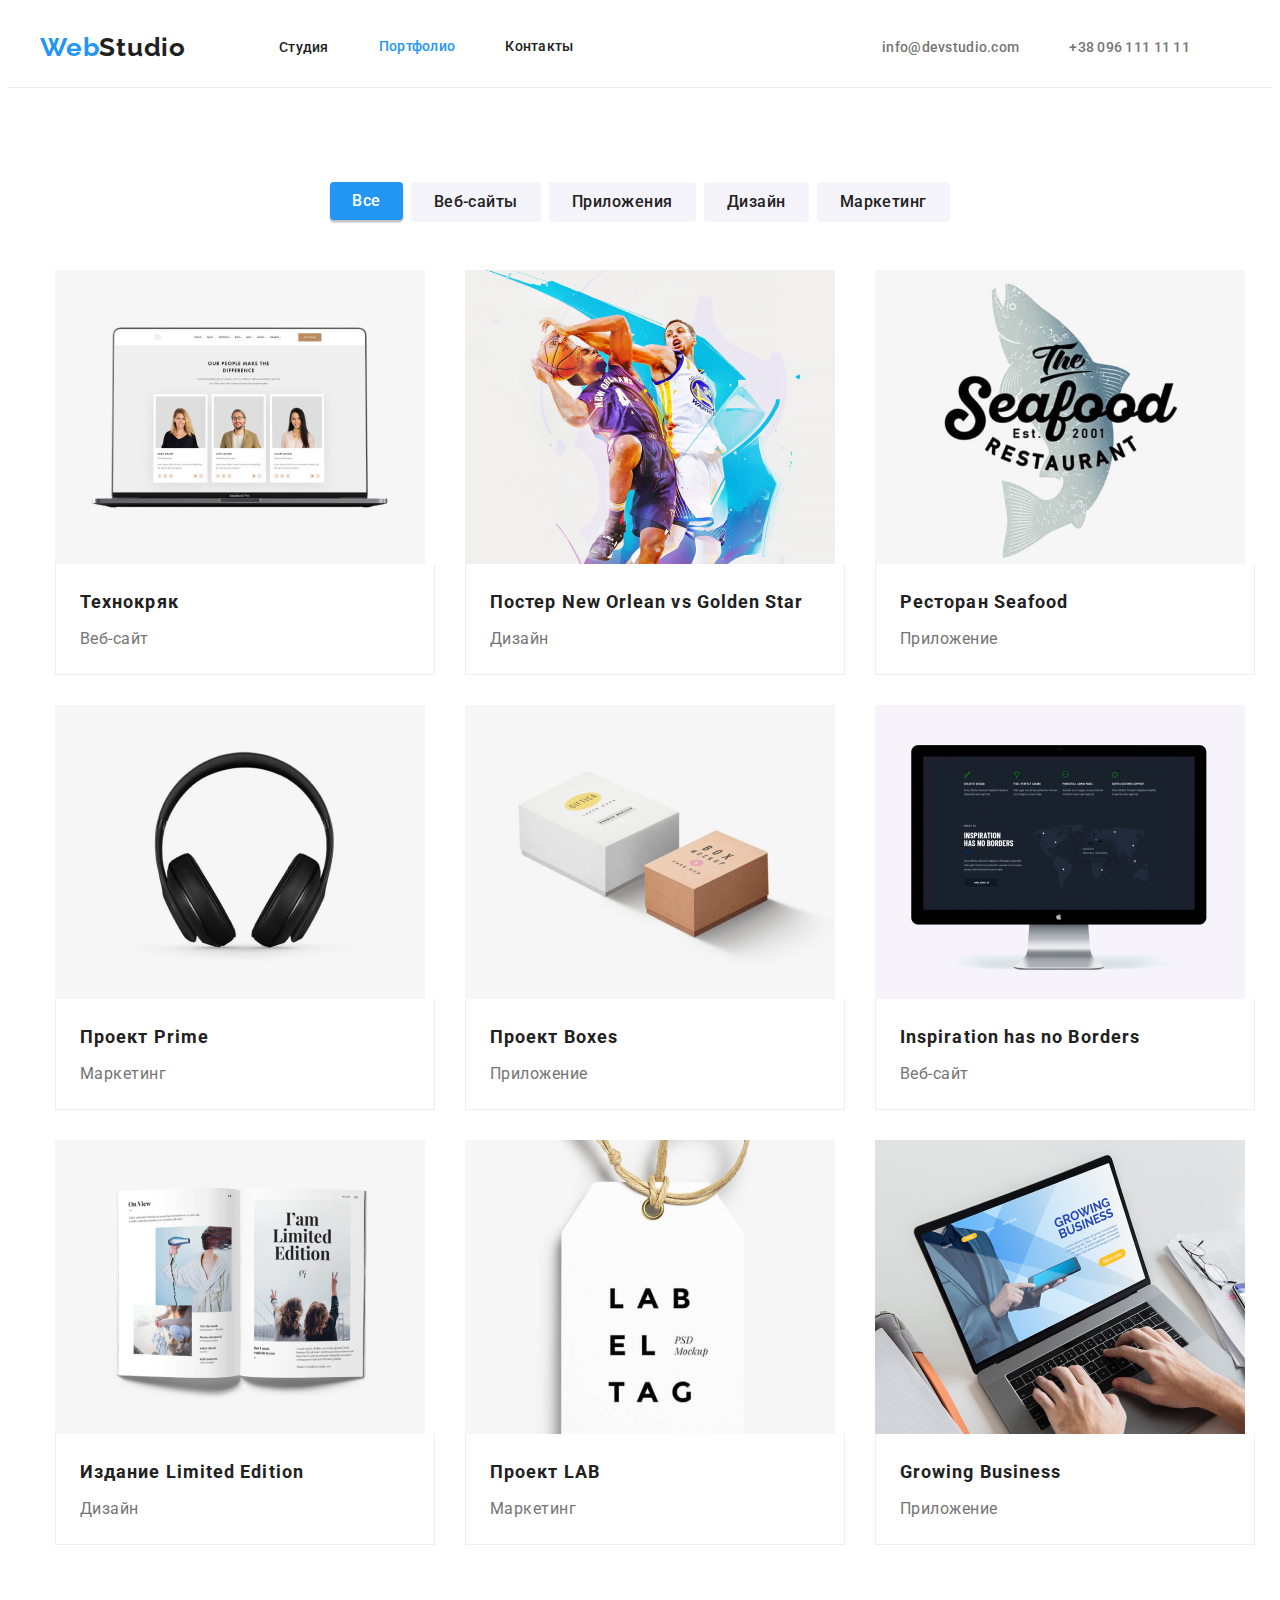
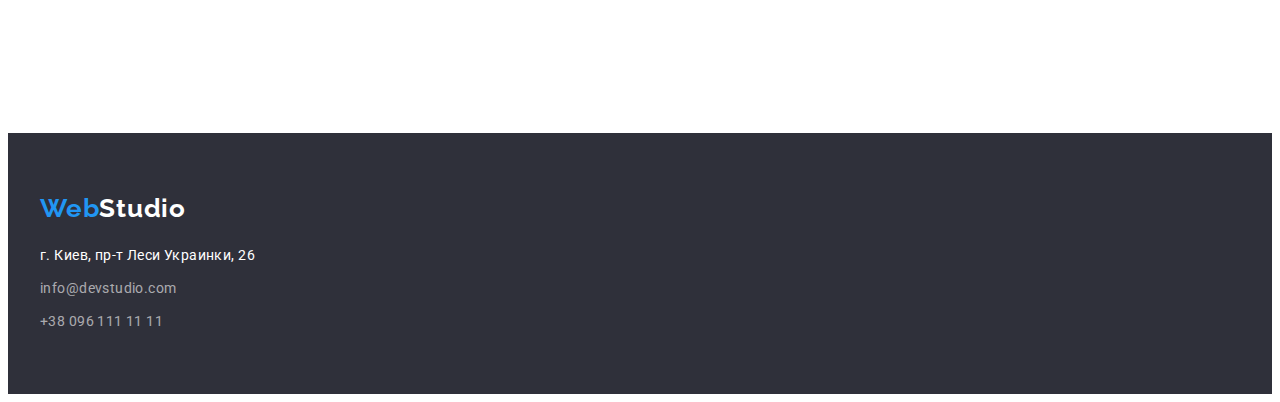
==== portfolio.html @ 9726536d "Initial commit" ====
<!DOCTYPE html>
<html lang="ru">
<head>
  <meta charset="UTF-8">
  <meta http-equiv="X-UA-Compatible" content="IE=edge">
  <meta name="viewport" content="width=device-width, initial-scale=1.0">
  <link rel="preconnect" href="https://fonts.googleapis.com">
  <link rel="preconnect" href="https://fonts.gstatic.com" crossorigin>

  <link rel="stylesheet" href="https://cdnjs.cloudflare.com/ajax/libs/modern-normalize/1.1.0/modern-normalize.min.css" integrity="sha512-wpPYUAdjBVSE4KJnH1VR1HeZfpl1ub8YT/NKx4PuQ5NmX2tKuGu6U/JRp5y+Y8XG2tV+wKQpNHVUX03MfMFn9Q==" crossorigin="anonymous" referrerpolicy="no-referrer" />


  <link href="https://fonts.googleapis.com/css2?family=Inter&family=Raleway:wght@700&family=Roboto:wght@400;500;700;900&display=swap" rel="stylesheet">
  <link rel="stylesheet" href="./css/style.css">
  <title>Document</title>
</head>
<body>
<!--******************************HEADER******************************-->
  <header class="header">
    <div class="container">
    <nav class="header-nav">
<a class="logo-header" href="" lang="en">Web<span class="logo-accent1">Studio</span></a>
    <ul class="header-navigation">
      <li class="header-list">
      <a href="./index.html" class="header-studio">Студия</a>
    </li>
        <li class="header-list">
        <a href="./portfolio.html" class="header-portfolio accent-potfolio">Портфолио</a>
      </li>
        <li class="header-list">
        <a href="#" class="header-contacts">Контакты</a>
        </li>
    </ul>
  </nav>
    <ul class="header-navigation">
        <li class="header-item"> 
          <a href="mailto:info@devstudio.com" class="header-email">info@devstudio.com</a>
          </li>
        <li class="header-item"> 
          <a href="tel:+380961111111" class="header-tel">+38 096 111 11 11</a>
           </li>
      </ul>
    </div>
  </header>
  <!--********************************HERO-BUTTON****************************-->
<main>
    <section class="section-portfolio">
      <div class="container">
       <h1 class="visually-hidden"> Портфолио</h1>
       <ul class="hero-button-activity">
         <li class="button-item">
        <button type="button" class="hero-btn-all">Все </button>
        </li>
        <li class="button-item">
        <button type="button" class="hero-btn">Веб-сайты</button>
      </li>
      <li class="button-item">
        <button type="button" class="hero-btn">Приложения</button>
      </li>
      <li class="button-item">
        <button type="button" class="hero-btn">Дизайн</button>
      </li>
      <li class="button-item">
        <button type="button" class="hero-btn">Маркетинг</button>
      </li> 
      </ul>
      <!--****************************GALLERY********************************-->
      <div class="div-gallery">
        <!-- <div class="gallery-container"> -->
      <ul class="gallery-list list">
        <li class="gallery-cards">
          <img src="./images/veb-site.jpg" alt="Веб сайт" width="370"/>
          <div class="card-content">
          <h2 class="gallery-subtitle">Технокряк</h2>
          <p class="gallery-items"> Веб-сайт</p>
        </div>
        </li>
        <li class="gallery-cards">
          <img src="./images/Poster.jpg" alt="Poster" width="370"/>
          <div class="card-content">
          <h2 class="gallery-subtitle">Постер New Orlean vs Golden Star</h2>
          <p class="gallery-items">Дизайн</p>
        </div>
        </li>
        <li class="gallery-cards">
          <img src="./images/Restoran.jpg" alt="Restoran" width="370"/>
          <div class="card-content">
          <h2 class="gallery-subtitle">Ресторан Seafood</h2>
          <p class="gallery-items">Приложение</p>
        </div>
        </li>
        <li class="gallery-cards">
          <img src="./images/headphone.jpg" alt="headphone" width="370"/>
          <div class="card-content">
          <h2 class="gallery-subtitle">Проект Prime</h2>
          <p class="gallery-items">Маркетинг</p>
        </li>
        <li class="gallery-cards">
          <img src="./images/boxes.jpg" alt="boxes" width="370"/>
          <div class="card-content">
          <h2 class="gallery-subtitle">Проект Boxes</h2>
          <p class="gallery-items">Приложение</p>
        </div>
        </li>
        <li class="gallery-cards">
          <img src="./images/tv.jpg" alt="tv" width="370"/>
          <div class="card-content">
          <h2 class="gallery-subtitle">Inspiration has no Borders</h2>
          <p class="gallery-items">Веб-сайт</p>
        </div>
        </li>
        <li class="gallery-cards">
          <img src="./images/book.jpg" alt="book" width="370"/>
          <div class="card-content">
          <h2 class="gallery-subtitle">Издание Limited Edition</h2>
          <p class="gallery-items">Дизайн</p>
        </div>
        </li>
        <li class="gallery-cards">
          <img src="./images/label.jpg" alt="label" width="370"/>
          <div class="card-content">
          <h2 class="gallery-subtitle">Проект LAB</h2>
          <p class="gallery-items">Маркетинг </p>
        </div>
        </li>
        <li class="gallery-cards">
          <img src="./images/laptop.jpg" alt="laptop" width="370"/>
          <div class="card-content">
          <h2 class="gallery-subtitle">Growing Business</h2>
          <p class="gallery-items">Приложение </p>
        </div>
        </div>
        </li>
      </ul>
    </div>
  </div>
      </section>
</main>
<!--*****************************************FOOTER*****************************************-->
<footer class="footer">
  <div class="container">
 <a class="logo-footer" href="" lang="en">Web<span class="logo-accent">Studio</span></a>
  <address>
    <ul>
      <li class="footer-adress-item">
        <a href="https://goo.gl/maps/F5V13fuqeyAYctKy8" target="_blank" rel="noreferrer noopener" class="footer-adress">
          г. Киев, пр-т Леси Украинки, 26
        </a>
        </li>
        <li class="footer-adress-item"> 
          <a href="mailto:info@devstudio.com" class="footer-email">info@devstudio.com</a>
          </li>
          <li class="footer-adress-item"> 
            <a href="tel:+380961111111" class="footer-tel">+38 096 111 11 11</a>
             </li>
    </ul>
  </address>
</div>
</footer>
  </body>
  </html>
---- css/style.css ----
:root {
    --brand-color: #212121;
    --brand-blue-color: #2196F3;
    --brand-white-color: #ffffff;
    --brand-grey-color: #757575;
    --section-padding-size: 94px; 
}

p, h1, h2, h3, h4, h5, h6 {
    margin: 0;
}

ul {
    margin: 0;
    padding-left: 0;
    list-style: none;
}

img {
display: block;
max-width: 100%; 
height: auto;
}


body {
    font-family: 'Roboto', sans-serif;
    background-color:var(--brand-white-color);
    color: var(--brand-color);
    font-size: 14px;
    letter-spacing: 0.03em;
}



.link {
    text-decoration: none;
    }

.container {
    width: 1200px;
    margin: 0 auto;
    padding-left: 15px;
    padding-right: 15px;
}



.visually-hidden {
    position: absolute;
    width: 1px;
    height: 1px;
    margin: -1px;
    border: 0;
    padding: 0;
    white-space: nowrap;
    clip-path: inset(100%);
    clip: rect(0 0 0 0);
    overflow: hidden;
    padding-bottom: 0px;
  }

/* ---------------------HEADER----------------------------- */

.header {
    padding-top: 24px;
    padding-bottom: 24px;
    border-bottom: 1px solid #ececec;
}

.logo-header {font-family: 'Raleway',sans-serif;
    font-weight: 700;
    font-size: 26px;
    line-height: 1.19;
    letter-spacing: 0.03em;
    text-decoration: none;
    color:var(--brand-blue-color);
    margin-right: 93px;
    display: flex;
}


.logo-accent1 {
    color: var(--brand-color);
}

.header-navigation {
    display: flex;
}


.header-list{
    display: flex;
  }
  
.header-list:not(:last-child) {
    margin-right: 50px;
  }

.header-nav {
    display: flex;
    align-items: center;
}

.header .container{
display: flex;
align-items: center;
}



.header-studio:hover {
    color:var(--brand-blue-color);
}
.header-studio:focus {
    color:var(--brand-blue-color);
}


.header-studio {
    font-family: 'Roboto';
font-style: normal;
font-weight: 500;
font-size: 14px;
line-height: 1.2;
letter-spacing: 0.02em;
color:var(--brand-color);
text-decoration: none;
/* margin-right: 50px; */
}

.accent-studio {
    color: var(--brand-blue-color);
}


.header-portfolio:hover {
    color:var(--brand-blue-color);
}
.header-portfolio:focus {
    color:var(--brand-blue-color);
}


.header-portfolio{
    font-family: 'Roboto';
    font-weight: 500;
    font-size: 14px;
    line-height: 1.14;
    letter-spacing: 0.02em;
    
    color: var(--brand-color); 
    text-decoration: none;
}

.accent-potfolio {
    color: var(--brand-blue-color);
}

.header-navigation {
    display: flex;
    justify-content:space-between;
    margin-left: auto;
}

.header-item{
    margin-right: 50px;
}




.header-contacts:hover {
    color:var(--brand-blue-color);
}
.header-contacts:focus {
    color:var(--brand-blue-color);
}

.header-contacts{
    font-family: 'Roboto';
    font-weight: 500;
    font-size: 14px;
    line-height: 1.14;
    letter-spacing: 0.02em;
    
    color: var(--brand-color); 
    text-decoration: none;
}


.header-email:hover {
    color:var(--brand-blue-color);
}
.header-email:focus {
    color:var(--brand-blue-color);
}

.header-email {
    font-family: 'Roboto';
    font-weight: 500;
    font-size: 14px;
    line-height: 1.14;
    letter-spacing: 0.02em;
    color:var(--brand-grey-color); 
    text-decoration: none;
}

.header-tel:hover {
    color:var(--brand-blue-color);
}
.header-tel:focus {
    color:var(--brand-blue-color);
}

.header-tel {
    font-family: 'Roboto';
    font-weight: 500;
    font-size: 14px;
    line-height: 1.14;
    letter-spacing: 0.02em;
    
    color:var(--brand-grey-color);
    text-decoration: none;
    
}

/* -------------------------------HERO----------------------------*/

.section-hero{
    background-color: #2F303A;
    /* width: 1200px; */
    padding-top: 200px;
    padding-bottom: 200px;
    text-align: center;
    letter-spacing: 0.06em;
    }



    .title-hero {
        font-family: 'Roboto';
        font-weight: 900;
        width: 696px;
        margin: 0 auto;
        font-size: 44px;
        line-height: 1.36;
        text-align: center;
        /* or 136% */
        text-transform: uppercase;
        letter-spacing: 0.06em;
        color:var(--brand-white-color);
        margin-bottom: 30px;
    }



    .btn-hero {
        font-family: 'Roboto';
    font-weight: 700;
    border-radius: 4px;
    border: none;
    padding-left: 32px;
    padding-right: 32px;
    padding-bottom: 10px;
    padding-top: 10px;
    font-size: 16px;
    line-height: 1.87;
    letter-spacing: 0.06em;
    cursor: pointer;
    color:var(--brand-white-color);
    background-color:var(--brand-blue-color);
    }
    
    .btn-hero:hover {
        background-color: #188CE8;
    }
    .btn-hero:focus {
        background-color: #188CE8;
    }


/* -----------------------------SKILLS-BENEFITS-------------------------------------- */


.benefits-section {
    padding-top: var(--section-padding-size);
    padding-bottom: var(--section-padding-size);
}



.container .benefits{
    display: flex;
    align-items: center;
    }


.benefits-list {
    display: flex;
}

.benefits-item {
    margin-right: 30px;
}

.benefits-item :last-child {
    margin-right: none;
}


.subtitle-text {
    font-family: 'Roboto';
    font-weight: 700;
    font-size: 14px;
    line-height: 1.14;
    letter-spacing: 0.03em;
    text-transform: uppercase; 
    color: var(--brand-color);
    margin-bottom: 10px;
}



.items-2 {
    font-family: 'Roboto';
    font-weight: 400;
    font-size: 14px;
    line-height: 1.71;
    /* or 171% */
    letter-spacing: 0.03em;
    color: #757575;
    /* display: flex;
    justify-content:space-between;  */
}



/* ------------------SPECIALIZATION-----------------------------*/

.specialization.section {
    padding-top: 0;
    padding-bottom: 94px;
}

.specialization-title {
    font-family: 'Roboto';
font-weight: 700;
font-size: 36px;
line-height: 1.16;
letter-spacing: 0.03em;
text-align: center;
margin-bottom: 50px;

color: var(--brand-color);
}

.specialization-list {
display: flex;
}

.specialization-item {
    margin-right: 30px;
  }

.specialization-item :last-child {
      margin-right: 0;
  }


/*---------------------------------TEAM------------------------------- */

.section-team {
    background-color: #F5F4FA;
    padding-top: 94px;
    padding-bottom: 94px;
}
    

.team-title {
    font-family: 'Roboto';
font-weight: 700;
font-size: 36px;
line-height: 1.16;
letter-spacing: 0.03em;
text-align: center;
margin-bottom: 50px;
color: var(--brand-color);
}


.team-list {
    display: flex;
}


.team-card {
    margin-left: 30px;
    text-align: center;
    box-shadow: 0px 1px 3px rgba(0, 0, 0, 0.12), 0px 1px 1px rgba(0, 0, 0, 0.14), 0px 2px 1px rgba(0, 0, 0, 0.2);
    border-radius: 0px 0px 4px 4px;
    background-color: var(--brand-white-color);
    /* outline: 2px solid tomato; */

}


.team-card :first-child {
    margin-left: 0;
}


.team-content {
    padding-top: 30px;
    padding-bottom: 30px;
  }


    .team-caption {
        font-family: 'Roboto';
        font-weight: 500;
        font-size: 16px;
        line-height: 1.19;
        /* identical to box height */
        
        letter-spacing: 0.03em;
        
        color:var(--brand-color);
        margin-bottom: 10px;
    }



    
.team-job {
    font-family: 'Roboto';
    font-weight: 400;
    font-size: 16px;
    line-height: 1.19;
    /* identical to box height */
    letter-spacing: 0.03em;
    
    color: #757575;
}


/* ---------------------------------FOOTER--------------------------- */
.footer {
    /* Footer bg */
background: #2F303A;
padding-top: 60px;
padding-bottom: 60px;
}


.footer-email:hover {
    color:var(--brand-blue-color);
}
.footer-email:focus {
    color:var(--brand-blue-color);
}

.footer-email {
    font-family: 'Roboto';
    font-weight: 400;
    font-size: 14px;
    line-height: 1.7;
    /* or 171% */

    letter-spacing: 0.03em;
    text-decoration: none; 
    list-style-type: none;

    color: rgba(255, 255, 255, 0.6);
}


.footer-tel:hover {
    color:var(--brand-blue-color);
}
.footer-tel:focus {
    color:var(--brand-blue-color);
}

.footer-tel {
    font-family: 'Roboto';
font-weight: 400;
font-size: 14px;
line-height: 1.7;
/* or 171% */

letter-spacing: 0.03em;
text-decoration: none;

color: rgba(255, 255, 255, 0.6);
}


.footer-adress:hover {
    color:var(--brand-blue-color);
}
.footer-adress:focus {
    color:var(--brand-blue-color);
}

.footer-adress {
    font-family: 'Roboto';
font-weight: 400;
font-size: 14px;
line-height: 1.7;
/* or 171% */

letter-spacing: 0.03em;
text-decoration: none;

color:var(--brand-white-color);
}



.logo-footer {font-family: 'Raleway',sans-serif;
    font-weight: 700;
    font-size: 26px;
    display: block;
    margin-bottom: 20px;
    line-height: 1.19;
    letter-spacing: 0.03em;
    text-decoration: none;
    color:var(--brand-blue-color);
}
    
    .logo-accent {color:var(--brand-white-color);
    }

    address {
        font-style: normal;
    }



    .footer-adress-item:not(:last-child) {
        margin-bottom: 9px;
      }





/* ----------PORTFOLIO---------------- */





/* --------------------------------------HERO-BUTTON-------------------- */

.section-portfolio {
padding-top: 94px;
padding-bottom: 94px;
}


.hero-button-activity{
    display: flex;
    justify-content:center;
    margin-bottom: 50px;
}


.button-item {
    height: 38px;
    left: 576px;
    top: 174px;
    
    background: #F5F4FA;
    border-radius: 4px;

text-align: center;
letter-spacing: 0.03em;
}

.button-item:nth-child(2,3,4,5) {
    width: 128px; 
}


.button-item:not(:last-child) {
    margin-right: 8px;
}


.hero-btn-all:hover {
    background-color: #188CE8;
}
.hero-btn-all:focus {
    background-color: #188CE8;
}

.hero-btn-all {
    font-family: 'Roboto';
    font-weight: 500;
    font-size: 16px;
    line-height: 1.6;
    /* margin-right: 30px; */
    text-align: center;
    letter-spacing: 0.03em;
    cursor: pointer;
    background-color:var(--brand-blue-color);
    border: none;

box-shadow: 0px 3px 1px rgba(0, 0, 0, 0.1), 0px 1px 2px rgba(0, 0, 0, 0.08), 0px 2px 2px rgba(0, 0, 0, 0.12);
border-radius: 4px;

    color:var(--brand-white-color);

    display: inline-block;
    padding: 6px 22px;
}



.hero-btn:hover {
    background-color: var(--brand-blue-color);
    color: var(--brand-white-color);
    }
    .hero-btn:focus {
    background-color: var(--brand-blue-color);
    color: var(--brand-white-color);
    }
    
    
    .hero-btn {
        font-family: 'Roboto';
        font-weight: 500;
        font-size: 16px;
        line-height: 1.6;
        /* margin-right: 30px; */
        text-align: center;
        letter-spacing: 0.03em;
        cursor: pointer;
        color: var(--brand-color);
        background-color: #F5F4FA;
        border: none;

        
    background: #F5F4FA;
    border-radius: 4px;

display: inline-block;
padding: 6px 22px;
border: 1px solid transparent;

    }




/* ------------------------------GALLERY---------------------------- */


.div-gallery {
    width: 1200px;
    margin: 0 auto;
    padding-left: 15px;
    padding-right: 15px;
    /* outline: 2px solid tomato; */
    margin-left: auto;
    margin-right: auto;

    padding-bottom: 94px; 
}


.gallery-list {
    display: flex;
    flex-wrap: wrap;
    margin-top: calc(-1 * 30px);
    margin-left: calc(-1 * 30px);
}

.gallery-cards {
    width: calc(100% / 3 - 30px);
    margin-left: 30px; 
    margin-top: 30px;
    /* background-color: tomato; */
}

.gallery-list .card-content {
    padding: 20px 24px;
    border: 1px solid #EEEEEE;
    border-top: none;
  } 

.gallery-subtitle {
    font-family: 'Roboto';
    font-weight: 700;
    font-size: 18px;
    line-height: 2;
    /* identical to box height, or 200% */
    
    letter-spacing: 0.06em;
    margin-bottom: 4px;
    color: var(--brand-color);
}

.gallery-items {
    font-family: 'Roboto';
    font-style: normal;
    font-weight: 400;
    font-size: 16px;
    line-height: 1.88;
    /* identical to box height, or 188% */
    
    letter-spacing: 0.03em;
    
    color: var(--brand-grey-color); 
}

/* --------------------------------------------------------------------- */
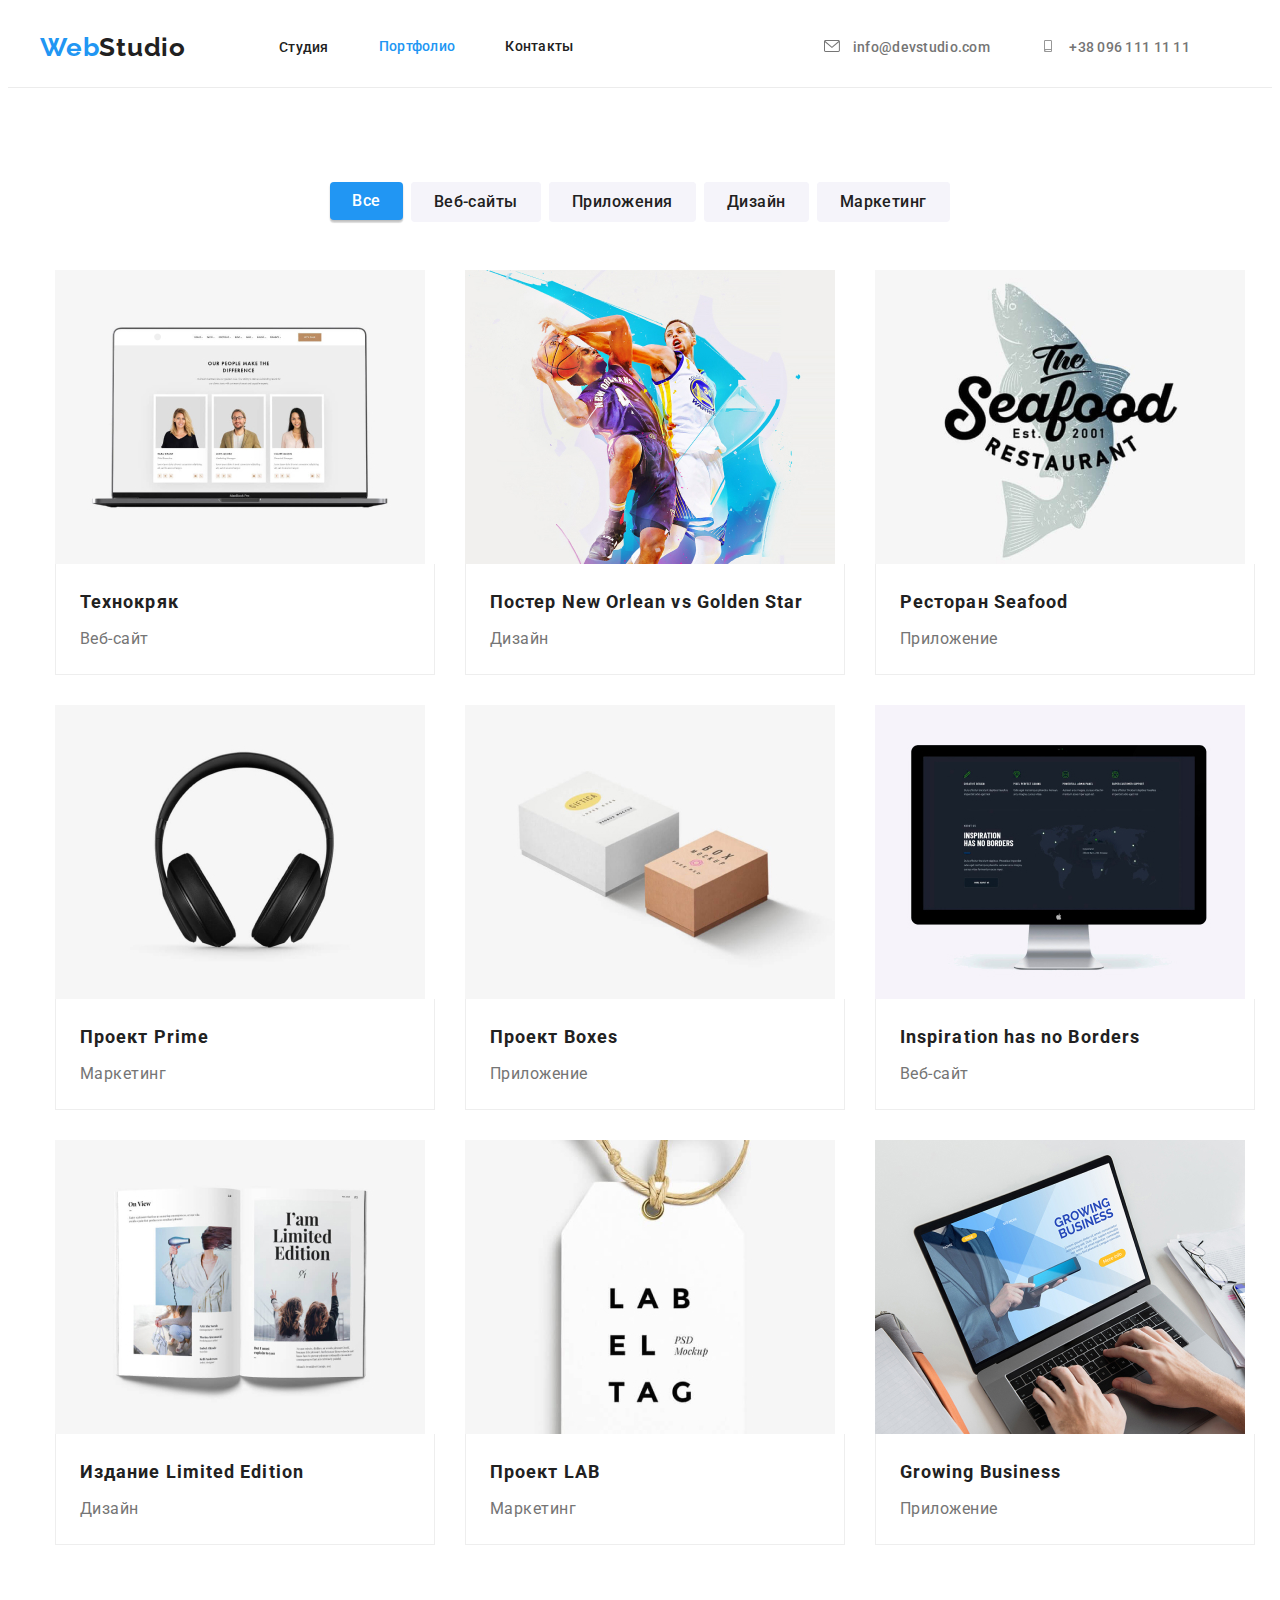
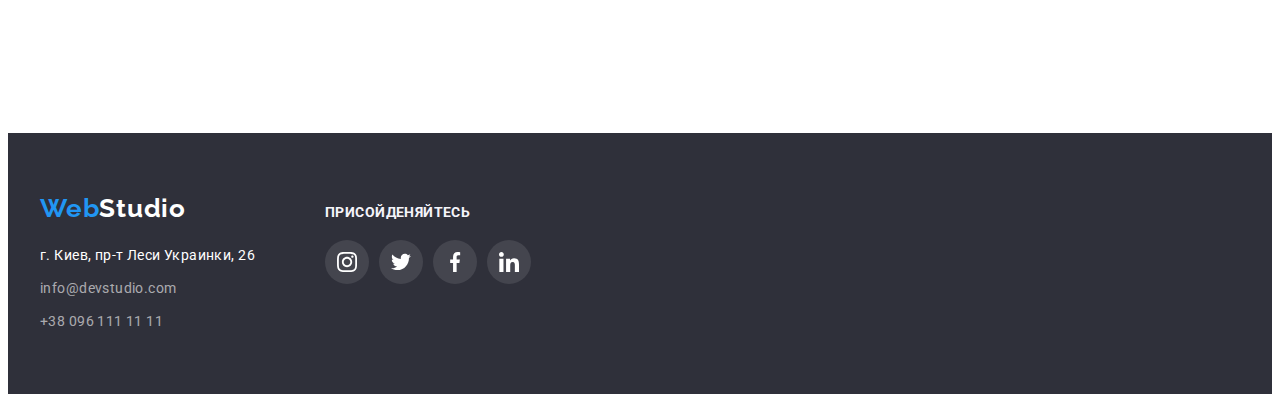
==== commit de7ac2de: "New commit" ====
--- a/portfolio.html
+++ b/portfolio.html
@@ -32,12 +32,26 @@
         </li>
     </ul>
   </nav>
-    <ul class="header-navigation">
+
+    <ul class="header-navigation"> 
         <li class="header-item"> 
-          <a href="mailto:info@devstudio.com" class="header-email">info@devstudio.com</a>
-          </li>
-        <li class="header-item"> 
-          <a href="tel:+380961111111" class="header-tel">+38 096 111 11 11</a>
+          <a href="mailto:info@devstudio.com" class="header-soc-link link header-email">
+            <svg width="16" height="12" class="header-soc-icon">
+              <use href="./images/icons.svg#icon-maile-hover-1"></use>
+            </svg>
+            info@devstudio.com
+        </li>
+      </a>
+
+
+          <li class="header-item"> 
+            <a href="tel:+380961111111" class="header-tel header-soc-link link"> 
+              <svg class="header-soc-icon" width="16" height="12">
+                <use href="./images/icons.svg#icon-smartphone-hover-1">
+                </use>
+              </svg>
+              +38 096 111 11 11
+            </a>
            </li>
       </ul>
     </div>
@@ -138,24 +152,62 @@
 </main>
 <!--*****************************************FOOTER*****************************************-->
 <footer class="footer">
-  <div class="container">
- <a class="logo-footer" href="" lang="en">Web<span class="logo-accent">Studio</span></a>
+  <div class="footer-container">
+   <div class="footer-contacts">
+  <a class="logo-footer" href="" lang="en">Web<span class="logo-accent">Studio</span></a>
   <address>
-    <ul>
-      <li class="footer-adress-item">
-        <a href="https://goo.gl/maps/F5V13fuqeyAYctKy8" target="_blank" rel="noreferrer noopener" class="footer-adress">
-          г. Киев, пр-т Леси Украинки, 26
-        </a>
-        </li>
-        <li class="footer-adress-item"> 
-          <a href="mailto:info@devstudio.com" class="footer-email">info@devstudio.com</a>
-          </li>
-          <li class="footer-adress-item"> 
-            <a href="tel:+380961111111" class="footer-tel">+38 096 111 11 11</a>
-             </li>
-    </ul>
-  </address>
-</div>
-</footer>
+     <ul>
+       <li class="footer-adress-item">
+         <a href="https://goo.gl/maps/F5V13fuqeyAYctKy8" target="_blank" rel="noreferrer noopener" class="footer-adress">
+           г. Киев, пр-т Леси Украинки, 26
+         </a>
+         </li>
+         <li class="footer-adress-item"> 
+           <a href="mailto:info@devstudio.com" class="footer-email">info@devstudio.com</a>
+           </li>
+           <li class="footer-adress-item"> 
+             <a href="tel:+380961111111" class="footer-tel">+38 096 111 11 11</a>
+              </li>
+     </ul>
+   </address>
+ </div>
+ 
+   <div class="footer-social-media">
+     <p class="footer-sm-title">
+       Присойденяйтесь 
+     </p>
+     <ul class="footer-sm-list">
+       <li class="footer-sm-item">
+         <a href="" class="footer-sm-link">
+           <svg class="footer-sm-icon" width="20" height="20">
+             <use href="./images/icons.svg#icon-instagram-footer"></use>
+           </svg>
+         </a>
+       </li>
+       <li class="footer-sm-item">
+         <a href="" class="footer-sm-link">
+           <svg class="footer-sm-icon" width="20" height="20">
+             <use href="./images/icons.svg#icon-twitter-footer"></use>
+           </svg>
+         </a>
+       </li>
+       <li class="footer-sm-item">
+         <a href="" class="footer-sm-link">
+           <svg class="footer-sm-icon" width="20" height="20">
+             <use href="./images/icons.svg#icon-facebook-footer"></use>
+           </svg>
+         </a>
+       </li>
+       <li class="footer-sm-item">
+         <a href="" class="footer-sm-link">
+           <svg class="footer-sm-icon" width="20" height="20">
+             <use href="./images/icons.svg#icon-linkedin-footer"></use>
+           </svg>
+         </a>
+       </li>
+     </ul>
+   </div>
+ 
+ </footer>
   </body>
   </html>--- a/css/style.css
+++ b/css/style.css
@@ -3,7 +3,8 @@
     --brand-blue-color: #2196F3;
     --brand-white-color: #ffffff;
     --brand-grey-color: #757575;
-    --section-padding-size: 94px; 
+    --section-padding-size: 94px;
+    --brand-bg-color: #F5F4FA;
 }
 
 p, h1, h2, h3, h4, h5, h6 {
@@ -39,9 +40,9 @@
 
 .container {
     width: 1200px;
-    margin: 0 auto;
     padding-left: 15px;
     padding-right: 15px;
+    margin: 0 auto;
 }
 
 
@@ -158,8 +159,7 @@
 }
 
 .header-navigation {
-    display: flex;
-    justify-content:space-between;
+    align-items: center;
     margin-left: auto;
 }
 
@@ -206,6 +206,8 @@
     text-decoration: none;
 }
 
+
+
 .header-tel:hover {
     color:var(--brand-blue-color);
 }
@@ -225,11 +227,37 @@
     
 }
 
+
+.header-soc-link {
+color: var(--brand-grey-color);
+align-items: center;
+}
+
+
+
+.header-soc-icon {
+    fill: currentColor;
+    justify-content: center;
+    margin-right: 10px;
+}
+
+
+.header-soc-link:hover, .header-soc-link:focus, .header-soc-icon .header-soc-icon{
+    color: var(--brand-blue-color);
+    outline: none;
+    }
+
 /* -------------------------------HERO----------------------------*/
 
 .section-hero{
     background-color: #2F303A;
-    /* width: 1200px; */
+    background-image: linear-gradient(rgba(47, 48, 58, 0.4), rgba(47, 48, 58, 0.4)), url(../images/hero-Img\ .jpg);
+    background-repeat: no-repeat;
+    background-position: center;
+    background-size: cover;
+    max-width: 1600px;
+    height: 600px;
+    margin: 0 auto;
     padding-top: 200px;
     padding-bottom: 200px;
     text-align: center;
@@ -302,10 +330,42 @@
 
 .benefits-item {
     margin-right: 30px;
-}
-
-.benefits-item :last-child {
-    margin-right: none;
+    min-width: 270px;
+}
+
+.benefits-item:last-child {
+    margin-right: 0;
+}
+
+
+
+.skills-icon-antenna::before {
+background-image: url(../images/antenna\ \(1\).svg);
+}
+
+.skills-icon-astronaut::before {
+    background-image: url(../images/astronaut\ \(1\).svg);
+}
+
+.skills-icon-clock::before {
+    background-image: url(../images/clock\ \(1\).svg);
+}
+
+.skills-icon-diagram::before {
+    background-image: url(../images/diagram\ \(1\).svg);
+}
+
+
+
+.benefits-item::before {
+    content: "";
+    display: block;
+    margin-bottom: 30px;
+    height: 120px;
+    background-color: var(--brand-bg-color);
+    border-radius: 4px;
+    background-repeat: no-repeat;
+    background-position: center;
 }
 
 
@@ -363,8 +423,8 @@
     margin-right: 30px;
   }
 
-.specialization-item :last-child {
-      margin-right: 0;
+.specialization-item:last-child {
+    margin-right: 0;
   }
 
 
@@ -374,6 +434,7 @@
     background-color: #F5F4FA;
     padding-top: 94px;
     padding-bottom: 94px;
+
 }
     
 
@@ -401,13 +462,13 @@
     border-radius: 0px 0px 4px 4px;
     background-color: var(--brand-white-color);
     /* outline: 2px solid tomato; */
-
-}
-
-
-.team-card :first-child {
+}
+
+
+.team-card:first-child {
     margin-left: 0;
 }
+
 
 
 .team-content {
@@ -439,18 +500,137 @@
     line-height: 1.19;
     /* identical to box height */
     letter-spacing: 0.03em;
-    
+    margin-bottom: 10px;
     color: #757575;
+}
+
+.team-soc-item {
+    width: 44px;
+    height: 44px;
+    margin-left: 10px;
+}
+
+.team-soc-list {
+    display: flex;
+    justify-content: center;
+    margin-top: 16px; 
+}
+
+
+.team-soc-item:first-child {
+    margin-left: 0;
+}
+
+.team-soc-link {
+    color: #AFB1B8;
+    display: flex;
+    width: 100%;
+    height: 100%;
+    border-radius: 50%;
+    /* background-color: tomato; */
+    justify-content: center;
+    align-items: center;
+}
+
+
+.team-soc-icon {
+    fill: currentColor;
+}
+
+.team-soc-link:hover, .team-soc-link:focus {
+background-color: var(--brand-blue-color);
+color: var(--brand-white-color);
+outline: none;
+}
+
+/* -------------------------------CLIENTS------------ */
+
+.section-clients {
+    background-color: var(--brand-white-color);
+    padding-top: 94px;
+    padding-bottom: 94px;
+}
+
+.clients-title {
+    font-family: 'Roboto';
+font-weight: 700;
+font-size: 36px;
+line-height: 1.16;
+text-align: center;
+letter-spacing: 0.03em;
+margin-bottom: 50px;
+color: var(--brand-color)
+}
+
+.clients-list {
+    display: flex;
+}
+
+
+.clients-list-item {
+    width: 172px;
+    height: 92px;
+}
+
+.clients-list-item:not(:first-child) {
+    margin-left: 30px;
+}
+
+
+.clients-link {
+    display: flex;
+    justify-content: center;
+    align-items: center;
+    width: 100%;
+    height: 100%;
+    border: 1px solid #AFB1B8;
+    border-radius: 4px;
+    color: #AFB1B8;
+}
+
+
+.clients-link:hover, .clients-link:focus {
+    color: var(--brand-blue-color);
+    border-color: var(--brand-blue-color);
+}
+
+.clients-icon {
+    fill: currentColor;
 }
 
 
 /* ---------------------------------FOOTER--------------------------- */
 .footer {
-    /* Footer bg */
 background: #2F303A;
 padding-top: 60px;
 padding-bottom: 60px;
 }
+
+
+.footer-container {
+    display: flex;
+    align-items: baseline;
+    width: 1200px;
+    padding-left: 15px;
+    padding-right: 15px;
+    margin: 0 auto;
+}
+
+
+
+.footer-social-media {
+    margin-left: 70px;
+    /* background: tomato; */
+}
+
+
+
+.footer-contacts .footer-social-media {
+    display: flex;
+    align-items: baseline;
+    box-sizing: border-box;
+}
+
 
 
 .footer-email:hover {
@@ -545,8 +725,54 @@
 
 
 
-
-/* ----------PORTFOLIO---------------- */
+.footer-sm-title {
+    font-weight: 700;
+    font-size: 14px;
+    line-height: 16px;
+    text-transform: uppercase;
+    color: var(--brand-bg-color)
+}
+
+.footer-sm-list {
+    display: flex;
+    margin-top: 20px;
+}
+
+.footer-sm-item {
+    width: 44px;
+    height: 44px;
+}
+
+.footer-sm-item:not(first-childe) {
+    margin-right: 10px;
+}
+
+.footer-sm-link {
+    display: flex;
+    justify-content: center;
+    align-items: center;
+    width: 100%;
+    height: 100%;
+    background-color: rgba(255, 255, 255, 0.1);
+    border-radius: 50%;
+    color: var(--brand-white-color);
+}
+
+
+.footer-sm-link:hover, .footer-sm-link:focus {
+    background-color: var(--brand-blue-color);
+    color: var(--brand-white-color);
+    outline: none;
+}
+
+
+
+.footer-sm-icon {
+    fill: currentColor;
+}
+
+
+/* ----------------------------PORTFOLIO---------------- */
 
 
 
@@ -591,6 +817,7 @@
 
 .hero-btn-all:hover {
     background-color: #188CE8;
+    box-shadow: 0px 3px 1px rgba(0, 0, 0, 0.1), 0px 1px 2px rgba(0, 0, 0, 0.08), 0px 2px 2px rgba(0, 0, 0, 0.12);;
 }
 .hero-btn-all:focus {
     background-color: #188CE8;
@@ -653,6 +880,13 @@
     }
 
 
+    .hero-btn:hover {
+    box-shadow: 0px 3px 1px rgba(0, 0, 0, 0.1), 0px 1px 2px rgba(0, 0, 0, 0.08), 0px 2px 2px rgba(0, 0, 0, 0.12);
+    }
+
+.hero-btn:focus {
+    box-shadow: 0px 3px 1px rgba(0, 0, 0, 0.1), 0px 1px 2px rgba(0, 0, 0, 0.08), 0px 2px 2px rgba(0, 0, 0, 0.12);  
+}
 
 
 /* ------------------------------GALLERY---------------------------- */
@@ -683,6 +917,16 @@
     margin-left: 30px; 
     margin-top: 30px;
     /* background-color: tomato; */
+    display: block;
+}
+
+
+.gallery-cards:hover {
+    box-shadow: 0px 1px 1px rgba(0, 0, 0, 0.12), 0px 4px 4px rgba(0, 0, 0, 0.06), 1px 4px 6px rgba(0, 0, 0, 0.16);
+}
+
+.gallery-cards:focus {
+    box-shadow: 0px 1px 1px rgba(0, 0, 0, 0.12), 0px 4px 4px rgba(0, 0, 0, 0.06), 1px 4px 6px rgba(0, 0, 0, 0.16);
 }
 
 .gallery-list .card-content {
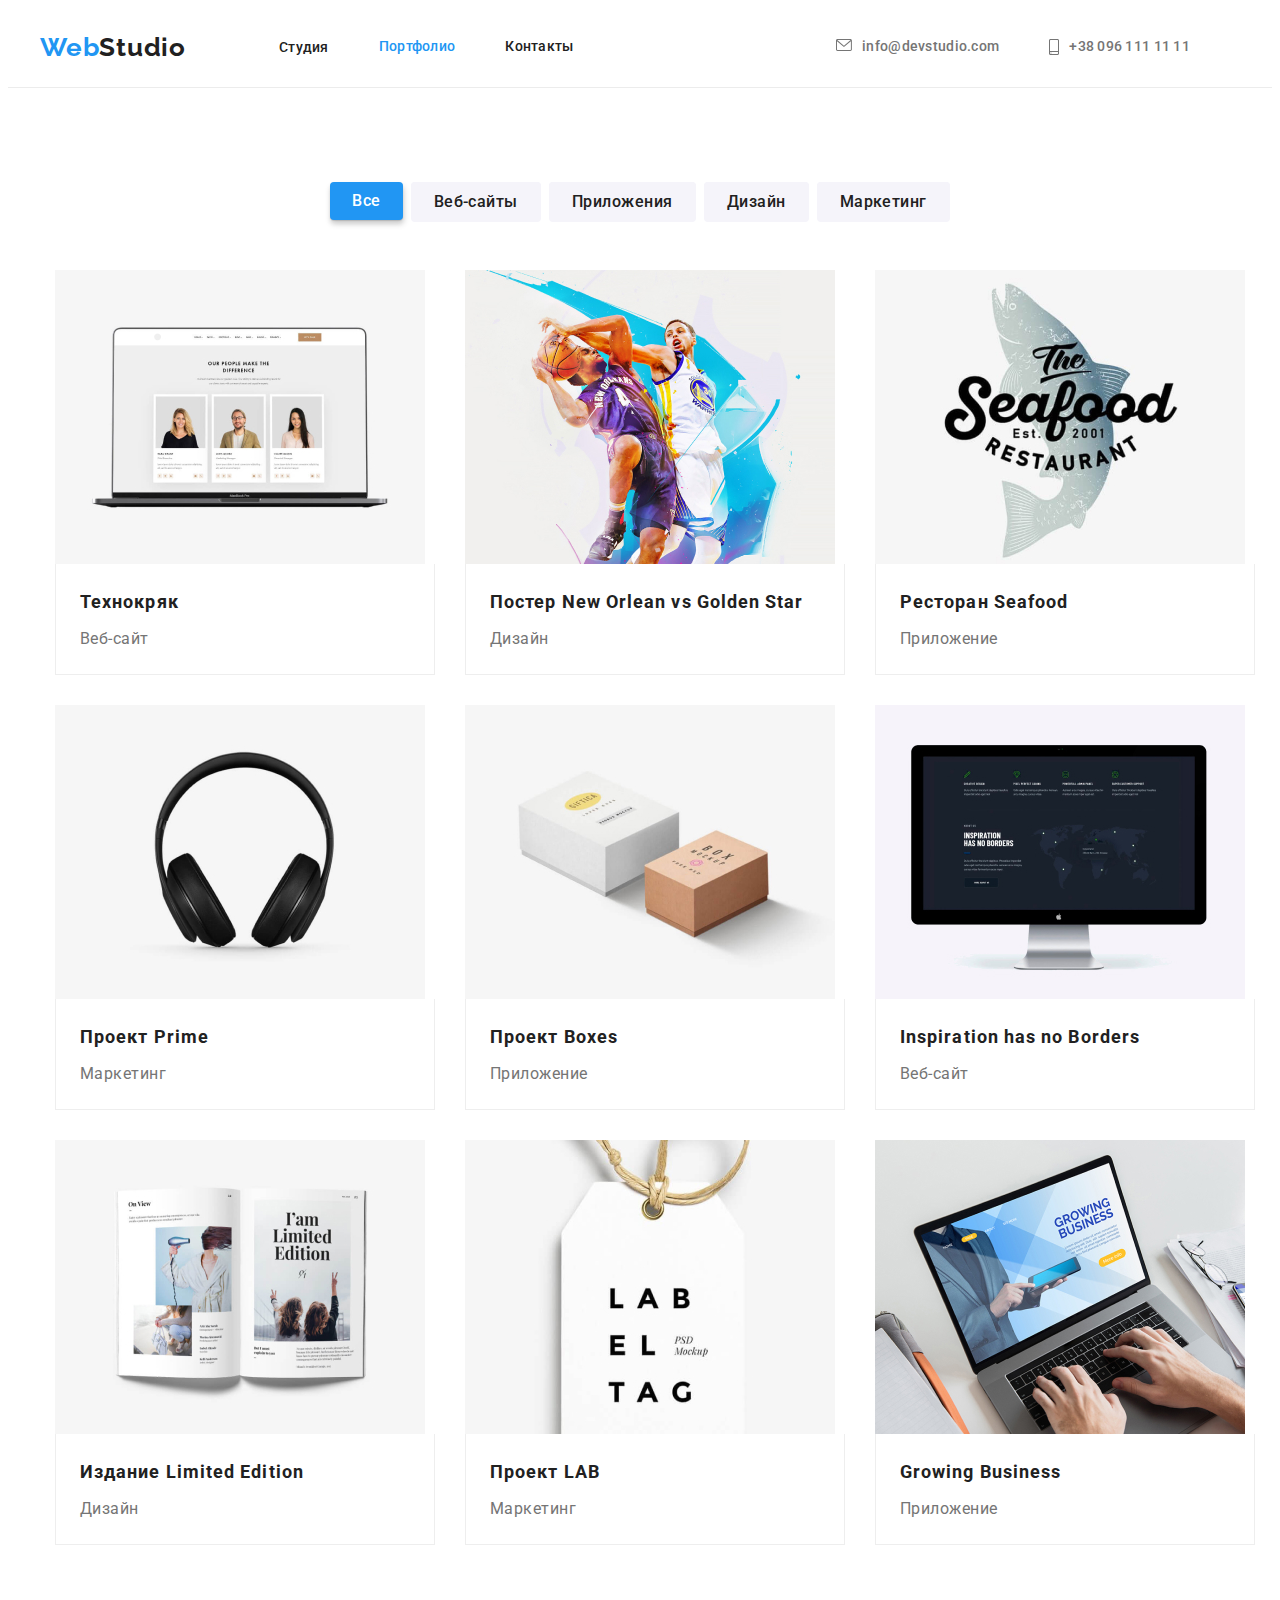
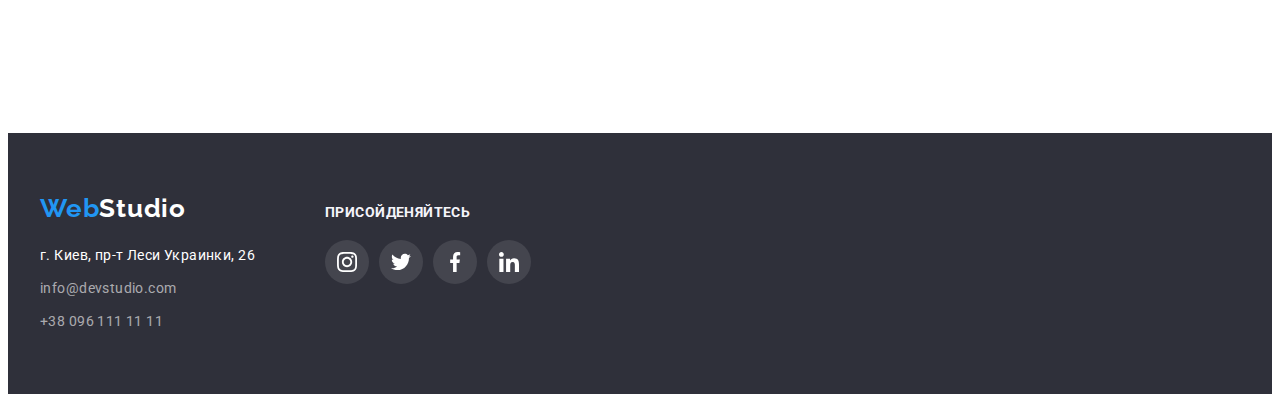
==== commit 29028303: "Final commit hw4" ====
--- a/portfolio.html
+++ b/portfolio.html
@@ -19,7 +19,7 @@
   <header class="header">
     <div class="container">
     <nav class="header-nav">
-<a class="logo-header" href="" lang="en">Web<span class="logo-accent1">Studio</span></a>
+<a class="logo-header" href="index.html" lang="en">Web<span class="logo-accent1">Studio</span></a>
     <ul class="header-navigation">
       <li class="header-list">
       <a href="./index.html" class="header-studio">Студия</a>
@@ -46,8 +46,8 @@
 
           <li class="header-item"> 
             <a href="tel:+380961111111" class="header-tel header-soc-link link"> 
-              <svg class="header-soc-icon" width="16" height="12">
-                <use href="./images/icons.svg#icon-smartphone-hover-1">
+              <svg class="header-soc-icon" width="10" height="16">
+                <use href="./images/icons.svg#icon-smartphone-header">
                 </use>
               </svg>
               +38 096 111 11 11
@@ -83,66 +83,84 @@
         <!-- <div class="gallery-container"> -->
       <ul class="gallery-list list">
         <li class="gallery-cards">
+        <a href=""class="galery-list-link link">
           <img src="./images/veb-site.jpg" alt="Веб сайт" width="370"/>
           <div class="card-content">
           <h2 class="gallery-subtitle">Технокряк</h2>
           <p class="gallery-items"> Веб-сайт</p>
         </div>
-        </li>
-        <li class="gallery-cards">
+      </a>
+        </li>
+        <li class="gallery-cards">
+          <a href=""class="galery-list-link link">
           <img src="./images/Poster.jpg" alt="Poster" width="370"/>
           <div class="card-content">
           <h2 class="gallery-subtitle">Постер New Orlean vs Golden Star</h2>
           <p class="gallery-items">Дизайн</p>
         </div>
-        </li>
-        <li class="gallery-cards">
+      </a>
+        </li>
+        <li class="gallery-cards">
+          <a href=""class="galery-list-link link">
           <img src="./images/Restoran.jpg" alt="Restoran" width="370"/>
           <div class="card-content">
           <h2 class="gallery-subtitle">Ресторан Seafood</h2>
           <p class="gallery-items">Приложение</p>
         </div>
-        </li>
-        <li class="gallery-cards">
+      </a>
+        </li>
+        <li class="gallery-cards">
+          <a href=""class="galery-list-link link">
           <img src="./images/headphone.jpg" alt="headphone" width="370"/>
           <div class="card-content">
           <h2 class="gallery-subtitle">Проект Prime</h2>
           <p class="gallery-items">Маркетинг</p>
         </li>
-        <li class="gallery-cards">
+      </a>
+        <li class="gallery-cards">
+          <a href=""class="galery-list-link link">
           <img src="./images/boxes.jpg" alt="boxes" width="370"/>
           <div class="card-content">
           <h2 class="gallery-subtitle">Проект Boxes</h2>
           <p class="gallery-items">Приложение</p>
         </div>
-        </li>
-        <li class="gallery-cards">
+      </a>
+        </li>
+        <li class="gallery-cards">
+          <a href=""class="galery-list-link link">
           <img src="./images/tv.jpg" alt="tv" width="370"/>
           <div class="card-content">
           <h2 class="gallery-subtitle">Inspiration has no Borders</h2>
           <p class="gallery-items">Веб-сайт</p>
         </div>
-        </li>
-        <li class="gallery-cards">
+      </a>
+        </li>
+        <li class="gallery-cards">
+          <a href=""class="galery-list-link link">
           <img src="./images/book.jpg" alt="book" width="370"/>
           <div class="card-content">
           <h2 class="gallery-subtitle">Издание Limited Edition</h2>
           <p class="gallery-items">Дизайн</p>
         </div>
-        </li>
-        <li class="gallery-cards">
+      </a>
+        </li>
+        <li class="gallery-cards">
+          <a href=""class="galery-list-link link">
           <img src="./images/label.jpg" alt="label" width="370"/>
           <div class="card-content">
           <h2 class="gallery-subtitle">Проект LAB</h2>
           <p class="gallery-items">Маркетинг </p>
         </div>
-        </li>
-        <li class="gallery-cards">
+      </a>
+        </li>
+        <li class="gallery-cards">
+          <a href=""class="galery-list-link link">
           <img src="./images/laptop.jpg" alt="laptop" width="370"/>
           <div class="card-content">
           <h2 class="gallery-subtitle">Growing Business</h2>
           <p class="gallery-items">Приложение </p>
         </div>
+      </a>
         </div>
         </li>
       </ul>
@@ -152,62 +170,65 @@
 </main>
 <!--*****************************************FOOTER*****************************************-->
 <footer class="footer">
-  <div class="footer-container">
-   <div class="footer-contacts">
-  <a class="logo-footer" href="" lang="en">Web<span class="logo-accent">Studio</span></a>
-  <address>
-     <ul>
-       <li class="footer-adress-item">
-         <a href="https://goo.gl/maps/F5V13fuqeyAYctKy8" target="_blank" rel="noreferrer noopener" class="footer-adress">
-           г. Киев, пр-т Леси Украинки, 26
-         </a>
-         </li>
-         <li class="footer-adress-item"> 
-           <a href="mailto:info@devstudio.com" class="footer-email">info@devstudio.com</a>
-           </li>
-           <li class="footer-adress-item"> 
-             <a href="tel:+380961111111" class="footer-tel">+38 096 111 11 11</a>
-              </li>
-     </ul>
-   </address>
- </div>
- 
-   <div class="footer-social-media">
-     <p class="footer-sm-title">
-       Присойденяйтесь 
-     </p>
-     <ul class="footer-sm-list">
-       <li class="footer-sm-item">
-         <a href="" class="footer-sm-link">
-           <svg class="footer-sm-icon" width="20" height="20">
-             <use href="./images/icons.svg#icon-instagram-footer"></use>
-           </svg>
-         </a>
-       </li>
-       <li class="footer-sm-item">
-         <a href="" class="footer-sm-link">
-           <svg class="footer-sm-icon" width="20" height="20">
-             <use href="./images/icons.svg#icon-twitter-footer"></use>
-           </svg>
-         </a>
-       </li>
-       <li class="footer-sm-item">
-         <a href="" class="footer-sm-link">
-           <svg class="footer-sm-icon" width="20" height="20">
-             <use href="./images/icons.svg#icon-facebook-footer"></use>
-           </svg>
-         </a>
-       </li>
-       <li class="footer-sm-item">
-         <a href="" class="footer-sm-link">
-           <svg class="footer-sm-icon" width="20" height="20">
-             <use href="./images/icons.svg#icon-linkedin-footer"></use>
-           </svg>
-         </a>
-       </li>
-     </ul>
-   </div>
- 
- </footer>
+  <div class="container">
+
+
+  <div class="footer-contacts">
+ <a class="logo-footer" href="" lang="en">Web<span class="logo-accent">Studio</span></a>
+ <address>
+    <ul>
+      <li class="footer-adress-item">
+        <a href="https://goo.gl/maps/F5V13fuqeyAYctKy8" target="_blank" rel="noreferrer noopener" class="footer-adress">
+          г. Киев, пр-т Леси Украинки, 26
+        </a>
+        </li>
+        <li class="footer-adress-item"> 
+          <a href="mailto:info@devstudio.com" class="footer-email">info@devstudio.com</a>
+          </li>
+          <li class="footer-adress-item"> 
+            <a href="tel:+380961111111" class="footer-tel">+38 096 111 11 11</a>
+             </li>
+    </ul>
+  </address>
+</div>
+
+
+  <div class="footer-social-media">
+    <p class="footer-sm-title">
+      Присойденяйтесь 
+    </p>
+    <ul class="footer-sm-list">
+      <li class="footer-sm-item">
+        <a href="" class="footer-sm-link">
+          <svg class="footer-sm-icon" width="20" height="20">
+            <use href="./images/icons.svg#icon-instagram-footer"></use>
+          </svg>
+        </a>
+      </li>
+      <li class="footer-sm-item">
+        <a href="" class="footer-sm-link">
+          <svg class="footer-sm-icon" width="20" height="20">
+            <use href="./images/icons.svg#icon-twitter-footer"></use>
+          </svg>
+        </a>
+      </li>
+      <li class="footer-sm-item">
+        <a href="" class="footer-sm-link">
+          <svg class="footer-sm-icon" width="20" height="20">
+            <use href="./images/icons.svg#icon-facebook-footer"></use>
+          </svg>
+        </a>
+      </li>
+      <li class="footer-sm-item">
+        <a href="" class="footer-sm-link">
+          <svg class="footer-sm-icon" width="20" height="20">
+            <use href="./images/icons.svg#icon-linkedin-footer"></use>
+          </svg>
+        </a>
+      </li>
+    </ul>
+  </div>
+
+</footer>
   </body>
   </html>--- a/css/style.css
+++ b/css/style.css
@@ -1,963 +1,869 @@
 :root {
-    --brand-color: #212121;
-    --brand-blue-color: #2196F3;
-    --brand-white-color: #ffffff;
-    --brand-grey-color: #757575;
-    --section-padding-size: 94px;
-    --brand-bg-color: #F5F4FA;
-}
-
-p, h1, h2, h3, h4, h5, h6 {
-    margin: 0;
+  --brand-color: #212121;
+  --brand-blue-color: #2196f3;
+  --brand-white-color: #ffffff;
+  --brand-grey-color: #757575;
+  --section-padding-size: 94px;
+  --brand-bg-color: #f5f4fa;
+  --shadow: 0px 1px 1px rgba(0, 0, 0, 0.12), 0px 4px 4px rgba(0, 0, 0, 0.06), 1px 4px 6px rgba(0, 0, 0, 0.16);
+}
+
+p,
+h1,
+h2,
+h3,
+h4,
+h5,
+h6 {
+  margin: 0;
 }
 
 ul {
-    margin: 0;
-    padding-left: 0;
-    list-style: none;
+  margin: 0;
+  padding-left: 0;
+  list-style: none;
 }
 
 img {
-display: block;
-max-width: 100%; 
-height: auto;
-}
-
+  display: block;
+  max-width: 100%;
+  height: auto;
+}
 
 body {
-    font-family: 'Roboto', sans-serif;
-    background-color:var(--brand-white-color);
-    color: var(--brand-color);
-    font-size: 14px;
-    letter-spacing: 0.03em;
-}
-
-
+  font-family: 'Roboto', sans-serif;
+  background-color: var(--brand-white-color);
+  color: var(--brand-color);
+  font-size: 14px;
+  letter-spacing: 0.03em;
+}
 
 .link {
-    text-decoration: none;
-    }
+  text-decoration: none;
+}
 
 .container {
-    width: 1200px;
-    padding-left: 15px;
-    padding-right: 15px;
-    margin: 0 auto;
-}
-
-
+  width: 1200px;
+  padding-left: 15px;
+  padding-right: 15px;
+  margin: 0 auto;
+}
 
 .visually-hidden {
-    position: absolute;
-    width: 1px;
-    height: 1px;
-    margin: -1px;
-    border: 0;
-    padding: 0;
-    white-space: nowrap;
-    clip-path: inset(100%);
-    clip: rect(0 0 0 0);
-    overflow: hidden;
-    padding-bottom: 0px;
-  }
+  position: absolute;
+  width: 1px;
+  height: 1px;
+  margin: -1px;
+  border: 0;
+  padding: 0;
+  white-space: nowrap;
+  clip-path: inset(100%);
+  clip: rect(0 0 0 0);
+  overflow: hidden;
+  padding-bottom: 0px;
+}
 
 /* ---------------------HEADER----------------------------- */
 
 .header {
-    padding-top: 24px;
-    padding-bottom: 24px;
-    border-bottom: 1px solid #ececec;
-}
-
-.logo-header {font-family: 'Raleway',sans-serif;
-    font-weight: 700;
-    font-size: 26px;
-    line-height: 1.19;
-    letter-spacing: 0.03em;
-    text-decoration: none;
-    color:var(--brand-blue-color);
-    margin-right: 93px;
-    display: flex;
-}
-
+  padding-top: 24px;
+  padding-bottom: 24px;
+  border-bottom: 1px solid #ececec;
+}
+
+.logo-header {
+  font-family: 'Raleway', sans-serif;
+  font-weight: 700;
+  font-size: 26px;
+  line-height: 1.19;
+  letter-spacing: 0.03em;
+  text-decoration: none;
+  color: var(--brand-blue-color);
+  margin-right: 93px;
+  display: flex;
+}
 
 .logo-accent1 {
-    color: var(--brand-color);
+  color: var(--brand-color);
 }
 
 .header-navigation {
-    display: flex;
-}
-
-
-.header-list{
-    display: flex;
-  }
-  
+  display: flex;
+}
+
+.header-list {
+  display: flex;
+}
+
 .header-list:not(:last-child) {
-    margin-right: 50px;
-  }
+  margin-right: 50px;
+}
 
 .header-nav {
-    display: flex;
-    align-items: center;
-}
-
-.header .container{
-display: flex;
-align-items: center;
-}
-
-
+  display: flex;
+  align-items: center;
+}
+
+.header .container {
+  display: flex;
+  align-items: center;
+}
 
 .header-studio:hover {
-    color:var(--brand-blue-color);
+  color: var(--brand-blue-color);
 }
 .header-studio:focus {
-    color:var(--brand-blue-color);
-}
-
+  color: var(--brand-blue-color);
+}
 
 .header-studio {
-    font-family: 'Roboto';
-font-style: normal;
-font-weight: 500;
-font-size: 14px;
-line-height: 1.2;
-letter-spacing: 0.02em;
-color:var(--brand-color);
-text-decoration: none;
-/* margin-right: 50px; */
+  font-family: 'Roboto';
+  font-style: normal;
+  font-weight: 500;
+  font-size: 14px;
+  line-height: 1.2;
+  letter-spacing: 0.02em;
+  color: var(--brand-color);
+  text-decoration: none;
+  /* margin-right: 50px; */
 }
 
 .accent-studio {
-    color: var(--brand-blue-color);
-}
-
+  color: var(--brand-blue-color);
+}
 
 .header-portfolio:hover {
-    color:var(--brand-blue-color);
+  color: var(--brand-blue-color);
 }
 .header-portfolio:focus {
-    color:var(--brand-blue-color);
-}
-
-
-.header-portfolio{
-    font-family: 'Roboto';
-    font-weight: 500;
-    font-size: 14px;
-    line-height: 1.14;
-    letter-spacing: 0.02em;
-    
-    color: var(--brand-color); 
-    text-decoration: none;
+  color: var(--brand-blue-color);
+}
+
+.header-portfolio {
+  font-family: 'Roboto';
+  font-weight: 500;
+  font-size: 14px;
+  line-height: 1.14;
+  letter-spacing: 0.02em;
+
+  color: var(--brand-color);
+  text-decoration: none;
 }
 
 .accent-potfolio {
-    color: var(--brand-blue-color);
+  color: var(--brand-blue-color);
 }
 
 .header-navigation {
-    align-items: center;
-    margin-left: auto;
-}
-
-.header-item{
-    margin-right: 50px;
-}
-
-
-
+  align-items: center;
+  margin-left: auto;
+}
+
+.header-item {
+  margin-right: 50px;
+}
 
 .header-contacts:hover {
-    color:var(--brand-blue-color);
+  color: var(--brand-blue-color);
 }
 .header-contacts:focus {
-    color:var(--brand-blue-color);
-}
-
-.header-contacts{
-    font-family: 'Roboto';
-    font-weight: 500;
-    font-size: 14px;
-    line-height: 1.14;
-    letter-spacing: 0.02em;
-    
-    color: var(--brand-color); 
-    text-decoration: none;
-}
-
+  color: var(--brand-blue-color);
+}
+
+.header-contacts {
+  font-family: 'Roboto';
+  font-weight: 500;
+  line-height: 1.14;
+  letter-spacing: 0.02em;
+  color: var(--brand-color);
+  text-decoration: none;
+}
 
 .header-email:hover {
-    color:var(--brand-blue-color);
+  color: var(--brand-blue-color);
 }
 .header-email:focus {
-    color:var(--brand-blue-color);
+  color: var(--brand-blue-color);
 }
 
 .header-email {
-    font-family: 'Roboto';
-    font-weight: 500;
-    font-size: 14px;
-    line-height: 1.14;
-    letter-spacing: 0.02em;
-    color:var(--brand-grey-color); 
-    text-decoration: none;
-}
-
-
+  font-weight: 500;
+  line-height: 1.14;
+  letter-spacing: 0.02em;
+  color: var(--brand-grey-color);
+  display: flex;
+}
 
 .header-tel:hover {
-    color:var(--brand-blue-color);
+  color: var(--brand-blue-color);
 }
 .header-tel:focus {
-    color:var(--brand-blue-color);
+  color: var(--brand-blue-color);
 }
 
 .header-tel {
-    font-family: 'Roboto';
-    font-weight: 500;
-    font-size: 14px;
-    line-height: 1.14;
-    letter-spacing: 0.02em;
-    
-    color:var(--brand-grey-color);
-    text-decoration: none;
-    
-}
-
-
-.header-soc-link {
-color: var(--brand-grey-color);
-align-items: center;
-}
-
-
+  font-weight: 500;
+  line-height: 1.14;
+  letter-spacing: 0.02em;
+  color: var(--brand-grey-color);
+  display: flex;
+}
 
 .header-soc-icon {
-    fill: currentColor;
-    justify-content: center;
-    margin-right: 10px;
-}
-
-
-.header-soc-link:hover, .header-soc-link:focus, .header-soc-icon .header-soc-icon{
-    color: var(--brand-blue-color);
-    outline: none;
-    }
+  fill: currentColor;
+  margin-right: 10px;
+}
+
 
 /* -------------------------------HERO----------------------------*/
 
-.section-hero{
-    background-color: #2F303A;
-    background-image: linear-gradient(rgba(47, 48, 58, 0.4), rgba(47, 48, 58, 0.4)), url(../images/hero-Img\ .jpg);
-    background-repeat: no-repeat;
-    background-position: center;
-    background-size: cover;
-    max-width: 1600px;
-    height: 600px;
-    margin: 0 auto;
-    padding-top: 200px;
-    padding-bottom: 200px;
-    text-align: center;
-    letter-spacing: 0.06em;
-    }
-
-
-
-    .title-hero {
-        font-family: 'Roboto';
-        font-weight: 900;
-        width: 696px;
-        margin: 0 auto;
-        font-size: 44px;
-        line-height: 1.36;
-        text-align: center;
-        /* or 136% */
-        text-transform: uppercase;
-        letter-spacing: 0.06em;
-        color:var(--brand-white-color);
-        margin-bottom: 30px;
-    }
-
-
-
-    .btn-hero {
-        font-family: 'Roboto';
-    font-weight: 700;
-    border-radius: 4px;
-    border: none;
-    padding-left: 32px;
-    padding-right: 32px;
-    padding-bottom: 10px;
-    padding-top: 10px;
-    font-size: 16px;
-    line-height: 1.87;
-    letter-spacing: 0.06em;
-    cursor: pointer;
-    color:var(--brand-white-color);
-    background-color:var(--brand-blue-color);
-    }
-    
-    .btn-hero:hover {
-        background-color: #188CE8;
-    }
-    .btn-hero:focus {
-        background-color: #188CE8;
-    }
-
+.section-hero {
+  background-color: #2f303a;
+  background-image: linear-gradient(rgba(47, 48, 58, 0.4), rgba(47, 48, 58, 0.4)),
+    url(../images/hero-Img\ .jpg);
+  background-repeat: no-repeat;
+  background-position: center;
+  background-size: cover;
+  max-width: 1600px;
+  height: 600px;
+  margin: 0 auto;
+  padding-top: 200px;
+  padding-bottom: 200px;
+  text-align: center;
+}
+
+.title-hero {
+  font-family: 'Roboto';
+  font-weight: 900;
+  width: 696px;
+  margin: 0 auto;
+  font-size: 44px;
+  line-height: 1.36;
+  text-align: center;
+  /* or 136% */
+  text-transform: uppercase;
+  letter-spacing: 0.06em;
+  color: var(--brand-white-color);
+  margin-bottom: 30px;
+}
+
+.btn-hero {
+  font-family: 'Roboto';
+  font-weight: 700;
+  border-radius: 4px;
+  border: none;
+  padding-left: 32px;
+  padding-right: 32px;
+  padding-bottom: 10px;
+  padding-top: 10px;
+  font-size: 16px;
+  line-height: 1.87;
+  letter-spacing: 0.06em;
+  cursor: pointer;
+  color: var(--brand-white-color);
+  background-color: var(--brand-blue-color);
+}
+
+.btn-hero:hover {
+  background-color: #188ce8;
+}
+.btn-hero:focus {
+  background-color: #188ce8;
+}
 
 /* -----------------------------SKILLS-BENEFITS-------------------------------------- */
 
-
 .benefits-section {
-    padding-top: var(--section-padding-size);
-    padding-bottom: var(--section-padding-size);
-}
-
-
-
-.container .benefits{
-    display: flex;
-    align-items: center;
-    }
-
+  padding-top: var(--section-padding-size);
+  padding-bottom: var(--section-padding-size);
+}
+
+.container .benefits {
+  display: flex;
+  align-items: center;
+}
 
 .benefits-list {
-    display: flex;
+  display: flex;
 }
 
 .benefits-item {
-    margin-right: 30px;
-    min-width: 270px;
+  margin-right: 30px;
+  min-width: 270px;
 }
 
 .benefits-item:last-child {
-    margin-right: 0;
-}
-
-
+  margin-right: 0;
+}
 
 .skills-icon-antenna::before {
-background-image: url(../images/antenna\ \(1\).svg);
+  background-image: url(../images/antenna\ \(1\).svg);
 }
 
 .skills-icon-astronaut::before {
-    background-image: url(../images/astronaut\ \(1\).svg);
+  background-image: url(../images/astronaut\ \(1\).svg);
 }
 
 .skills-icon-clock::before {
-    background-image: url(../images/clock\ \(1\).svg);
+  background-image: url(../images/clock\ \(1\).svg);
 }
 
 .skills-icon-diagram::before {
-    background-image: url(../images/diagram\ \(1\).svg);
-}
-
-
+  background-image: url(../images/diagram\ \(1\).svg);
+}
 
 .benefits-item::before {
-    content: "";
-    display: block;
-    margin-bottom: 30px;
-    height: 120px;
-    background-color: var(--brand-bg-color);
-    border-radius: 4px;
-    background-repeat: no-repeat;
-    background-position: center;
-}
-
+  content: '';
+  display: block;
+  margin-bottom: 30px;
+  height: 120px;
+  background-color: var(--brand-bg-color);
+  border-radius: 4px;
+  background-repeat: no-repeat;
+  background-position: center;
+}
 
 .subtitle-text {
-    font-family: 'Roboto';
-    font-weight: 700;
-    font-size: 14px;
-    line-height: 1.14;
-    letter-spacing: 0.03em;
-    text-transform: uppercase; 
-    color: var(--brand-color);
-    margin-bottom: 10px;
-}
-
-
+  font-family: 'Roboto';
+  font-weight: 700;
+  font-size: 14px;
+  line-height: 1.14;
+  letter-spacing: 0.03em;
+  text-transform: uppercase;
+  color: var(--brand-color);
+  margin-bottom: 10px;
+}
 
 .items-2 {
-    font-family: 'Roboto';
-    font-weight: 400;
-    font-size: 14px;
-    line-height: 1.71;
-    /* or 171% */
-    letter-spacing: 0.03em;
-    color: #757575;
-    /* display: flex;
+  font-family: 'Roboto';
+  font-weight: 400;
+  font-size: 14px;
+  line-height: 1.71;
+  /* or 171% */
+  letter-spacing: 0.03em;
+  color: #757575;
+  /* display: flex;
     justify-content:space-between;  */
 }
 
-
-
 /* ------------------SPECIALIZATION-----------------------------*/
 
 .specialization.section {
-    padding-top: 0;
-    padding-bottom: 94px;
+  padding-top: 0;
+  padding-bottom: 94px;
 }
 
 .specialization-title {
-    font-family: 'Roboto';
-font-weight: 700;
-font-size: 36px;
-line-height: 1.16;
-letter-spacing: 0.03em;
-text-align: center;
-margin-bottom: 50px;
-
-color: var(--brand-color);
+  font-family: 'Roboto';
+  font-weight: 700;
+  font-size: 36px;
+  line-height: 1.16;
+  letter-spacing: 0.03em;
+  text-align: center;
+  margin-bottom: 50px;
+
+  color: var(--brand-color);
 }
 
 .specialization-list {
-display: flex;
+  display: flex;
 }
 
 .specialization-item {
-    margin-right: 30px;
-  }
+  margin-right: 30px;
+}
 
 .specialization-item:last-child {
-    margin-right: 0;
-  }
-
+  margin-right: 0;
+}
 
 /*---------------------------------TEAM------------------------------- */
 
 .section-team {
-    background-color: #F5F4FA;
-    padding-top: 94px;
-    padding-bottom: 94px;
-
-}
-    
+  background-color: #f5f4fa;
+  padding-top: 94px;
+  padding-bottom: 94px;
+}
 
 .team-title {
-    font-family: 'Roboto';
-font-weight: 700;
-font-size: 36px;
-line-height: 1.16;
-letter-spacing: 0.03em;
-text-align: center;
-margin-bottom: 50px;
-color: var(--brand-color);
-}
-
+  font-family: 'Roboto';
+  font-weight: 700;
+  font-size: 36px;
+  line-height: 1.16;
+  letter-spacing: 0.03em;
+  text-align: center;
+  margin-bottom: 50px;
+  color: var(--brand-color);
+}
 
 .team-list {
-    display: flex;
-}
-
+  display: flex;
+}
 
 .team-card {
-    margin-left: 30px;
-    text-align: center;
-    box-shadow: 0px 1px 3px rgba(0, 0, 0, 0.12), 0px 1px 1px rgba(0, 0, 0, 0.14), 0px 2px 1px rgba(0, 0, 0, 0.2);
-    border-radius: 0px 0px 4px 4px;
-    background-color: var(--brand-white-color);
-    /* outline: 2px solid tomato; */
-}
-
+  margin-left: 30px;
+  text-align: center;
+  box-shadow: var(--shadow);
+  border-radius: 0px 0px 4px 4px;
+  background-color: var(--brand-white-color);
+  /* outline: 2px solid tomato; */
+}
 
 .team-card:first-child {
-    margin-left: 0;
-}
-
-
+  margin-left: 0;
+}
 
 .team-content {
-    padding-top: 30px;
-    padding-bottom: 30px;
-  }
-
-
-    .team-caption {
-        font-family: 'Roboto';
-        font-weight: 500;
-        font-size: 16px;
-        line-height: 1.19;
-        /* identical to box height */
-        
-        letter-spacing: 0.03em;
-        
-        color:var(--brand-color);
-        margin-bottom: 10px;
-    }
-
-
-
-    
+  padding-top: 30px;
+  padding-bottom: 30px;
+}
+
+.team-caption {
+  font-family: 'Roboto';
+  font-weight: 500;
+  font-size: 16px;
+  line-height: 1.19;
+  /* identical to box height */
+
+  letter-spacing: 0.03em;
+
+  color: var(--brand-color);
+  margin-bottom: 10px;
+}
+
 .team-job {
-    font-family: 'Roboto';
-    font-weight: 400;
-    font-size: 16px;
-    line-height: 1.19;
-    /* identical to box height */
-    letter-spacing: 0.03em;
-    margin-bottom: 10px;
-    color: #757575;
+  font-family: 'Roboto';
+  font-weight: 400;
+  font-size: 16px;
+  line-height: 1.19;
+  /* identical to box height */
+  letter-spacing: 0.03em;
+  margin-bottom: 16px;
+  color: #757575;
 }
 
 .team-soc-item {
-    width: 44px;
-    height: 44px;
-    margin-left: 10px;
+  width: 44px;
+  height: 44px;
+  margin-left: 10px;
 }
 
 .team-soc-list {
-    display: flex;
-    justify-content: center;
-    margin-top: 16px; 
-}
-
+  display: flex;
+  justify-content: center;
+  margin-top: 16px;
+}
 
 .team-soc-item:first-child {
-    margin-left: 0;
+  margin-left: 0;
 }
 
 .team-soc-link {
-    color: #AFB1B8;
-    display: flex;
-    width: 100%;
-    height: 100%;
-    border-radius: 50%;
-    /* background-color: tomato; */
-    justify-content: center;
-    align-items: center;
-}
-
+  color: #afb1b8;
+  display: flex;
+  width: 100%;
+  height: 100%;
+  border-radius: 50%;
+  /* background-color: tomato; */
+  justify-content: center;
+  align-items: center;
+}
 
 .team-soc-icon {
-    fill: currentColor;
-}
-
-.team-soc-link:hover, .team-soc-link:focus {
-background-color: var(--brand-blue-color);
-color: var(--brand-white-color);
-outline: none;
+  fill: currentColor;
+}
+
+.team-soc-link:hover,
+.team-soc-link:focus {
+  background-color: var(--brand-blue-color);
+  color: var(--brand-white-color);
+  outline: none;
 }
 
 /* -------------------------------CLIENTS------------ */
 
 .section-clients {
-    background-color: var(--brand-white-color);
-    padding-top: 94px;
-    padding-bottom: 94px;
+  background-color: var(--brand-white-color);
+  padding-top: 94px;
+  padding-bottom: 94px;
 }
 
 .clients-title {
-    font-family: 'Roboto';
-font-weight: 700;
-font-size: 36px;
-line-height: 1.16;
-text-align: center;
-letter-spacing: 0.03em;
-margin-bottom: 50px;
-color: var(--brand-color)
+  font-family: 'Roboto';
+  font-weight: 700;
+  font-size: 36px;
+  line-height: 1.16;
+  text-align: center;
+  letter-spacing: 0.03em;
+  margin-bottom: 50px;
+  color: var(--brand-color);
 }
 
 .clients-list {
-    display: flex;
-}
-
+  display: flex;
+}
 
 .clients-list-item {
-    width: 172px;
-    height: 92px;
+  width: 172px;
+  height: 92px;
 }
 
 .clients-list-item:not(:first-child) {
-    margin-left: 30px;
-}
-
+  margin-left: 30px;
+}
 
 .clients-link {
-    display: flex;
-    justify-content: center;
-    align-items: center;
-    width: 100%;
-    height: 100%;
-    border: 1px solid #AFB1B8;
-    border-radius: 4px;
-    color: #AFB1B8;
-}
-
-
-.clients-link:hover, .clients-link:focus {
-    color: var(--brand-blue-color);
-    border-color: var(--brand-blue-color);
+  display: flex;
+  justify-content: center;
+  align-items: center;
+  width: 100%;
+  height: 100%;
+  border: 1px solid #afb1b8;
+  border-radius: 4px;
+  color: #afb1b8;
+}
+
+.clients-link:hover,
+.clients-link:focus {
+  color: var(--brand-blue-color);
+  border-color: var(--brand-blue-color);
 }
 
 .clients-icon {
-    fill: currentColor;
-}
-
+  fill: currentColor;
+}
 
 /* ---------------------------------FOOTER--------------------------- */
 .footer {
-background: #2F303A;
-padding-top: 60px;
-padding-bottom: 60px;
-}
-
-
-.footer-container {
-    display: flex;
-    align-items: baseline;
-    width: 1200px;
-    padding-left: 15px;
-    padding-right: 15px;
-    margin: 0 auto;
-}
-
+  background: #2f303a;
+  padding-top: 60px;
+  padding-bottom: 60px;
+}
+
+.footer .container {
+  display: flex;
+  align-items: baseline;
+}
 
 
 .footer-social-media {
-    margin-left: 70px;
-    /* background: tomato; */
-}
-
-
+  margin-left: 70px;
+  /* background: tomato; */
+}
 
 .footer-contacts .footer-social-media {
-    display: flex;
-    align-items: baseline;
-    box-sizing: border-box;
-}
-
-
+  display: flex;
+  align-items: baseline;
+  box-sizing: border-box;
+}
 
 .footer-email:hover {
-    color:var(--brand-blue-color);
+  color: var(--brand-blue-color);
 }
 .footer-email:focus {
-    color:var(--brand-blue-color);
+  color: var(--brand-blue-color);
 }
 
 .footer-email {
-    font-family: 'Roboto';
-    font-weight: 400;
-    font-size: 14px;
-    line-height: 1.7;
-    /* or 171% */
-
-    letter-spacing: 0.03em;
-    text-decoration: none; 
-    list-style-type: none;
-
-    color: rgba(255, 255, 255, 0.6);
-}
-
+  font-family: 'Roboto';
+  font-weight: 400;
+  font-size: 14px;
+  line-height: 1.7;
+  /* or 171% */
+
+  letter-spacing: 0.03em;
+  text-decoration: none;
+  list-style-type: none;
+
+  color: rgba(255, 255, 255, 0.6);
+}
 
 .footer-tel:hover {
-    color:var(--brand-blue-color);
+  color: var(--brand-blue-color);
 }
 .footer-tel:focus {
-    color:var(--brand-blue-color);
+  color: var(--brand-blue-color);
 }
 
 .footer-tel {
-    font-family: 'Roboto';
-font-weight: 400;
-font-size: 14px;
-line-height: 1.7;
-/* or 171% */
-
-letter-spacing: 0.03em;
-text-decoration: none;
-
-color: rgba(255, 255, 255, 0.6);
-}
-
+  font-family: 'Roboto';
+  font-weight: 400;
+  font-size: 14px;
+  line-height: 1.7;
+  /* or 171% */
+
+  letter-spacing: 0.03em;
+  text-decoration: none;
+
+  color: rgba(255, 255, 255, 0.6);
+}
 
 .footer-adress:hover {
-    color:var(--brand-blue-color);
+  color: var(--brand-blue-color);
 }
 .footer-adress:focus {
-    color:var(--brand-blue-color);
+  color: var(--brand-blue-color);
 }
 
 .footer-adress {
-    font-family: 'Roboto';
-font-weight: 400;
-font-size: 14px;
-line-height: 1.7;
-/* or 171% */
-
-letter-spacing: 0.03em;
-text-decoration: none;
-
-color:var(--brand-white-color);
-}
-
-
-
-.logo-footer {font-family: 'Raleway',sans-serif;
-    font-weight: 700;
-    font-size: 26px;
-    display: block;
-    margin-bottom: 20px;
-    line-height: 1.19;
-    letter-spacing: 0.03em;
-    text-decoration: none;
-    color:var(--brand-blue-color);
-}
-    
-    .logo-accent {color:var(--brand-white-color);
-    }
-
-    address {
-        font-style: normal;
-    }
-
-
-
-    .footer-adress-item:not(:last-child) {
-        margin-bottom: 9px;
-      }
-
-
-
+  font-family: 'Roboto';
+  font-weight: 400;
+  font-size: 14px;
+  line-height: 1.7;
+  /* or 171% */
+
+  letter-spacing: 0.03em;
+  text-decoration: none;
+
+  color: var(--brand-white-color);
+}
+
+.logo-footer {
+  font-family: 'Raleway', sans-serif;
+  font-weight: 700;
+  font-size: 26px;
+  display: block;
+  margin-bottom: 20px;
+  line-height: 1.19;
+  letter-spacing: 0.03em;
+  text-decoration: none;
+  color: var(--brand-blue-color);
+}
+
+.logo-accent {
+  color: var(--brand-white-color);
+}
+
+address {
+  font-style: normal;
+}
+
+.footer-adress-item:not(:last-child) {
+  margin-bottom: 9px;
+}
 
 .footer-sm-title {
-    font-weight: 700;
-    font-size: 14px;
-    line-height: 16px;
-    text-transform: uppercase;
-    color: var(--brand-bg-color)
+  font-weight: 700;
+  font-size: 14px;
+  line-height: 16px;
+  text-transform: uppercase;
+  color: var(--brand-bg-color);
 }
 
 .footer-sm-list {
-    display: flex;
-    margin-top: 20px;
+  display: flex;
+  margin-top: 20px;
 }
 
 .footer-sm-item {
-    width: 44px;
-    height: 44px;
+  width: 44px;
+  height: 44px;
 }
 
 .footer-sm-item:not(first-childe) {
-    margin-right: 10px;
+  margin-right: 10px;
 }
 
 .footer-sm-link {
-    display: flex;
-    justify-content: center;
-    align-items: center;
-    width: 100%;
-    height: 100%;
-    background-color: rgba(255, 255, 255, 0.1);
-    border-radius: 50%;
-    color: var(--brand-white-color);
-}
-
-
-.footer-sm-link:hover, .footer-sm-link:focus {
-    background-color: var(--brand-blue-color);
-    color: var(--brand-white-color);
-    outline: none;
-}
-
-
+  display: flex;
+  justify-content: center;
+  align-items: center;
+  width: 100%;
+  height: 100%;
+  background-color: rgba(255, 255, 255, 0.1);
+  border-radius: 50%;
+  color: var(--brand-white-color);
+}
+
+.footer-sm-link:hover,
+.footer-sm-link:focus {
+  background-color: var(--brand-blue-color);
+  color: var(--brand-white-color);
+  outline: none;
+}
 
 .footer-sm-icon {
-    fill: currentColor;
-}
-
+  fill: currentColor;
+}
 
 /* ----------------------------PORTFOLIO---------------- */
 
-
-
-
-
 /* --------------------------------------HERO-BUTTON-------------------- */
 
 .section-portfolio {
-padding-top: 94px;
-padding-bottom: 94px;
-}
-
-
-.hero-button-activity{
-    display: flex;
-    justify-content:center;
-    margin-bottom: 50px;
-}
-
+  padding-top: 94px;
+  padding-bottom: 94px;
+}
+
+.hero-button-activity {
+  display: flex;
+  justify-content: center;
+  margin-bottom: 50px;
+}
 
 .button-item {
-    height: 38px;
-    left: 576px;
-    top: 174px;
-    
-    background: #F5F4FA;
-    border-radius: 4px;
-
-text-align: center;
-letter-spacing: 0.03em;
-}
-
-.button-item:nth-child(2,3,4,5) {
-    width: 128px; 
-}
-
+  height: 38px;
+  left: 576px;
+  top: 174px;
+
+  background: #f5f4fa;
+  border-radius: 4px;
+
+  text-align: center;
+  letter-spacing: 0.03em;
+}
+
+.button-item:nth-child(2, 3, 4, 5) {
+  width: 128px;
+}
 
 .button-item:not(:last-child) {
-    margin-right: 8px;
-}
-
+  margin-right: 8px;
+}
 
 .hero-btn-all:hover {
-    background-color: #188CE8;
-    box-shadow: 0px 3px 1px rgba(0, 0, 0, 0.1), 0px 1px 2px rgba(0, 0, 0, 0.08), 0px 2px 2px rgba(0, 0, 0, 0.12);;
+  background-color: #188ce8;
+  box-shadow: var(--shadow);
 }
 .hero-btn-all:focus {
-    background-color: #188CE8;
+  background-color: #188ce8;
 }
 
 .hero-btn-all {
-    font-family: 'Roboto';
-    font-weight: 500;
-    font-size: 16px;
-    line-height: 1.6;
-    /* margin-right: 30px; */
-    text-align: center;
-    letter-spacing: 0.03em;
-    cursor: pointer;
-    background-color:var(--brand-blue-color);
-    border: none;
-
-box-shadow: 0px 3px 1px rgba(0, 0, 0, 0.1), 0px 1px 2px rgba(0, 0, 0, 0.08), 0px 2px 2px rgba(0, 0, 0, 0.12);
-border-radius: 4px;
-
-    color:var(--brand-white-color);
-
-    display: inline-block;
-    padding: 6px 22px;
-}
-
-
+  font-family: 'Roboto';
+  font-weight: 500;
+  font-size: 16px;
+  line-height: 1.6;
+  /* margin-right: 30px; */
+  text-align: center;
+  letter-spacing: 0.03em;
+  cursor: pointer;
+  background-color: var(--brand-blue-color);
+  border: none;
+
+  box-shadow: var(--shadow);
+  border-radius: 4px;
+
+  color: var(--brand-white-color);
+
+  display: inline-block;
+  padding: 6px 22px;
+}
 
 .hero-btn:hover {
-    background-color: var(--brand-blue-color);
-    color: var(--brand-white-color);
-    }
-    .hero-btn:focus {
-    background-color: var(--brand-blue-color);
-    color: var(--brand-white-color);
-    }
-    
-    
-    .hero-btn {
-        font-family: 'Roboto';
-        font-weight: 500;
-        font-size: 16px;
-        line-height: 1.6;
-        /* margin-right: 30px; */
-        text-align: center;
-        letter-spacing: 0.03em;
-        cursor: pointer;
-        color: var(--brand-color);
-        background-color: #F5F4FA;
-        border: none;
-
-        
-    background: #F5F4FA;
-    border-radius: 4px;
-
-display: inline-block;
-padding: 6px 22px;
-border: 1px solid transparent;
-
-    }
-
-
-    .hero-btn:hover {
-    box-shadow: 0px 3px 1px rgba(0, 0, 0, 0.1), 0px 1px 2px rgba(0, 0, 0, 0.08), 0px 2px 2px rgba(0, 0, 0, 0.12);
-    }
-
+  background-color: var(--brand-blue-color);
+  color: var(--brand-white-color);
+}
 .hero-btn:focus {
-    box-shadow: 0px 3px 1px rgba(0, 0, 0, 0.1), 0px 1px 2px rgba(0, 0, 0, 0.08), 0px 2px 2px rgba(0, 0, 0, 0.12);  
-}
-
+  background-color: var(--brand-blue-color);
+  color: var(--brand-white-color);
+}
+
+.hero-btn {
+  font-family: 'Roboto';
+  font-weight: 500;
+  font-size: 16px;
+  line-height: 1.6;
+  /* margin-right: 30px; */
+  text-align: center;
+  letter-spacing: 0.03em;
+  cursor: pointer;
+  color: var(--brand-color);
+  background-color: #f5f4fa;
+  border: none;
+
+  background: #f5f4fa;
+  border-radius: 4px;
+
+  display: inline-block;
+  padding: 6px 22px;
+  border: 1px solid transparent;
+}
+
+.hero-btn:hover {
+  box-shadow: var(--shadow);
+}
+
+.hero-btn:focus {
+  box-shadow: var(--shadow);
+}
 
 /* ------------------------------GALLERY---------------------------- */
 
-
 .div-gallery {
-    width: 1200px;
-    margin: 0 auto;
-    padding-left: 15px;
-    padding-right: 15px;
-    /* outline: 2px solid tomato; */
-    margin-left: auto;
-    margin-right: auto;
-
-    padding-bottom: 94px; 
-}
-
+  width: 1200px;
+  margin: 0 auto;
+  padding-left: 15px;
+  padding-right: 15px;
+  /* outline: 2px solid tomato; */
+  margin-left: auto;
+  margin-right: auto;
+
+  padding-bottom: 94px;
+}
 
 .gallery-list {
-    display: flex;
-    flex-wrap: wrap;
-    margin-top: calc(-1 * 30px);
-    margin-left: calc(-1 * 30px);
+  display: flex;
+  flex-wrap: wrap;
+  margin-top: calc(-1 * 30px);
+  margin-left: calc(-1 * 30px);
 }
 
 .gallery-cards {
-    width: calc(100% / 3 - 30px);
-    margin-left: 30px; 
-    margin-top: 30px;
-    /* background-color: tomato; */
-    display: block;
-}
-
+  width: calc(100% / 3 - 30px);
+  margin-left: 30px;
+  margin-top: 30px;
+  /* background-color: tomato; */
+}
 
 .gallery-cards:hover {
-    box-shadow: 0px 1px 1px rgba(0, 0, 0, 0.12), 0px 4px 4px rgba(0, 0, 0, 0.06), 1px 4px 6px rgba(0, 0, 0, 0.16);
+  box-shadow: var(--shadow);
 }
 
 .gallery-cards:focus {
-    box-shadow: 0px 1px 1px rgba(0, 0, 0, 0.12), 0px 4px 4px rgba(0, 0, 0, 0.06), 1px 4px 6px rgba(0, 0, 0, 0.16);
-}
+  box-shadow: var(--shadow);
+}
+
+.galery-list-link {
+  display: block;
+}
+
+.galery-list-link:hover, .galery-list-link:focus {
+  box-shadow: var(--shadow);
+  outline: none;
+}
+
+
 
 .gallery-list .card-content {
-    padding: 20px 24px;
-    border: 1px solid #EEEEEE;
-    border-top: none;
-  } 
+  padding: 20px 24px;
+  border: 1px solid #eeeeee;
+  border-top: none;
+}
 
 .gallery-subtitle {
-    font-family: 'Roboto';
-    font-weight: 700;
-    font-size: 18px;
-    line-height: 2;
-    /* identical to box height, or 200% */
-    
-    letter-spacing: 0.06em;
-    margin-bottom: 4px;
-    color: var(--brand-color);
+  font-family: 'Roboto';
+  font-weight: 700;
+  font-size: 18px;
+  line-height: 2;
+  /* identical to box height, or 200% */
+
+  letter-spacing: 0.06em;
+  margin-bottom: 4px;
+  color: var(--brand-color);
 }
 
 .gallery-items {
-    font-family: 'Roboto';
-    font-style: normal;
-    font-weight: 400;
-    font-size: 16px;
-    line-height: 1.88;
-    /* identical to box height, or 188% */
-    
-    letter-spacing: 0.03em;
-    
-    color: var(--brand-grey-color); 
+  font-family: 'Roboto';
+  font-style: normal;
+  font-weight: 400;
+  font-size: 16px;
+  line-height: 1.88;
+  /* identical to box height, or 188% */
+
+  letter-spacing: 0.03em;
+
+  color: var(--brand-grey-color);
 }
 
 /* --------------------------------------------------------------------- */
